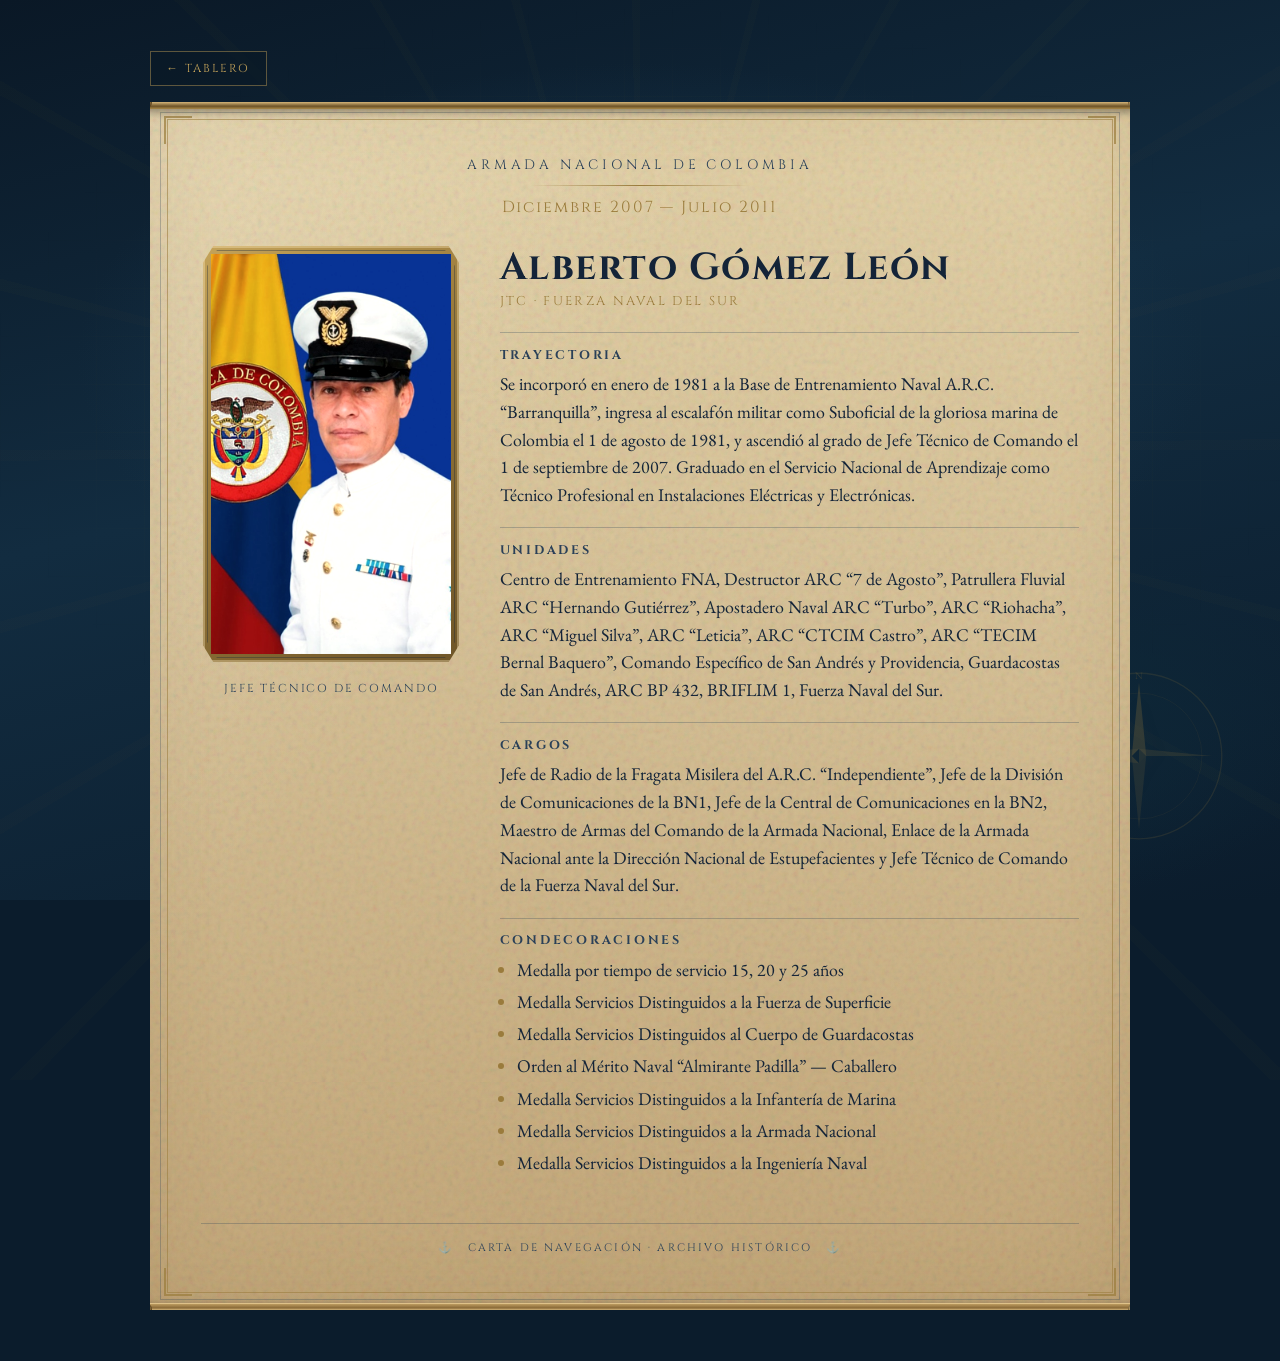
==== alberto-gomez-leon.html @ 86234fd2 "Add files via upload" ====
<!DOCTYPE html>
<html lang="es">
<head>
  <meta charset="UTF-8" />
  <meta name="viewport" content="width=device-width, initial-scale=1.0" />
  <title>JTC Alberto Gómez León — Carta de Navegación</title>
  <link rel="preconnect" href="https://fonts.googleapis.com" />
  <link rel="preconnect" href="https://fonts.gstatic.com" crossorigin />
  <link href="https://fonts.googleapis.com/css2?family=Cinzel:wght@500;700&family=EB+Garamond:ital,wght@0,400;0,600;1,400&display=swap" rel="stylesheet" />
  <link rel="stylesheet" href="styles.css" />
</head>
<body class="view-carta is-loading">
  <div class="veil" aria-hidden="true">
    <p class="veil-text">Abriendo carta de navegación…</p>
  </div>

  <div class="ocean">
    <div class="chart-grid" aria-hidden="true"></div>
    <div class="rhumb-lines" aria-hidden="true"></div>
    <svg class="compass" viewBox="0 0 200 200" aria-hidden="true">
      <circle cx="100" cy="100" r="92" fill="none" stroke="currentColor" stroke-width="1.5" opacity=".35" />
      <circle cx="100" cy="100" r="70" fill="none" stroke="currentColor" stroke-width="0.8" opacity=".25" />
      <g class="compass-needles">
        <polygon points="100,18 108,100 100,92 92,100" fill="currentColor" opacity=".55" />
        <polygon points="100,182 108,100 100,108 92,100" fill="currentColor" opacity=".3" />
        <polygon points="18,100 100,92 92,100 100,108" fill="currentColor" opacity=".35" />
        <polygon points="182,100 100,92 100,108 108,100" fill="currentColor" opacity=".35" />
      </g>
      <text x="100" y="14" text-anchor="middle" font-size="11" fill="currentColor" opacity=".5">N</text>
    </svg>
  </div>

  <main class="stage">
    <a class="btn-back" href="index.html">← Tablero</a>

    <article class="parchment" aria-labelledby="nombre">
      <div class="scroll-rod scroll-rod-top" aria-hidden="true"></div>
      <div class="scroll-rod scroll-rod-bottom" aria-hidden="true"></div>
      <div class="parchment-edge" aria-hidden="true"></div>
      <div class="corner corner-tl" aria-hidden="true"></div>
      <div class="corner corner-tr" aria-hidden="true"></div>
      <div class="corner corner-bl" aria-hidden="true"></div>
      <div class="corner corner-br" aria-hidden="true"></div>

      <header class="carta-header reveal" style="--d: 0.55s">
        <p class="carta-label">Armada Nacional de Colombia</p>
        <div class="seal-line" aria-hidden="true"></div>
        <p class="periodo">Diciembre 2007 — Julio 2011</p>
      </header>

      <div class="carta-body">
        <figure class="retrato reveal" style="--d: 0.85s">
          <div class="retrato-ring">
            <img
              src="img/alberto-gomez-leon.png"
              alt="Retrato oficial del JTC Alberto Gómez León con uniforme de gala de la Armada Nacional"
              width="320"
              height="400"
            />
          </div>
          <figcaption class="rango">Jefe Técnico de Comando</figcaption>
        </figure>

        <div class="info">
          <h1 id="nombre" class="reveal-name" style="--d: 1.05s">Alberto Gómez León</h1>
          <p class="subtitulo reveal" style="--d: 1.2s">JTC · Fuerza Naval del Sur</p>

          <section class="bloque reveal" style="--d: 1.35s">
            <h2>Trayectoria</h2>
            <p>
              Se incorporó en enero de 1981 a la Base de Entrenamiento Naval A.R.C. “Barranquilla”,
              ingresa al escalafón militar como Suboficial de la gloriosa marina de Colombia el
              1 de agosto de 1981, y ascendió al grado de Jefe Técnico de Comando el
              1 de septiembre de 2007. Graduado en el Servicio Nacional de Aprendizaje como
              Técnico Profesional en Instalaciones Eléctricas y Electrónicas.
            </p>
          </section>

          <section class="bloque reveal" style="--d: 1.55s">
            <h2>Unidades</h2>
            <p>
              Centro de Entrenamiento FNA, Destructor ARC “7 de Agosto”, Patrullera Fluvial
              ARC “Hernando Gutiérrez”, Apostadero Naval ARC “Turbo”, ARC “Riohacha”,
              ARC “Miguel Silva”, ARC “Leticia”, ARC “CTCIM Castro”, ARC “TECIM Bernal Baquero”,
              Comando Específico de San Andrés y Providencia, Guardacostas de San Andrés,
              ARC BP 432, BRIFLIM 1, Fuerza Naval del Sur.
            </p>
          </section>

          <section class="bloque reveal" style="--d: 1.75s">
            <h2>Cargos</h2>
            <p>
              Jefe de Radio de la Fragata Misilera del A.R.C. “Independiente”, Jefe de la
              División de Comunicaciones de la BN1, Jefe de la Central de Comunicaciones en la BN2,
              Maestro de Armas del Comando de la Armada Nacional, Enlace de la Armada Nacional
              ante la Dirección Nacional de Estupefacientes y Jefe Técnico de Comando de la
              Fuerza Naval del Sur.
            </p>
          </section>

          <section class="bloque condecoraciones reveal" style="--d: 1.95s">
            <h2>Condecoraciones</h2>
            <ul>
              <li>Medalla por tiempo de servicio 15, 20 y 25 años</li>
              <li>Medalla Servicios Distinguidos a la Fuerza de Superficie</li>
              <li>Medalla Servicios Distinguidos al Cuerpo de Guardacostas</li>
              <li>Orden al Mérito Naval “Almirante Padilla” — Caballero</li>
              <li>Medalla Servicios Distinguidos a la Infantería de Marina</li>
              <li>Medalla Servicios Distinguidos a la Armada Nacional</li>
              <li>Medalla Servicios Distinguidos a la Ingeniería Naval</li>
            </ul>
          </section>
        </div>
      </div>

      <footer class="carta-footer reveal" style="--d: 2.15s">
        <span class="anchor-mark" aria-hidden="true">⚓</span>
        <span>Carta de navegación · Archivo histórico</span>
        <span class="anchor-mark" aria-hidden="true">⚓</span>
      </footer>
    </article>
  </main>

  <script src="carta.js"></script>
</body>
</html>
---- styles.css ----
:root {
  --ink: #142438;
  --ink-soft: #2a4058;
  --sea: #0b1c2c;
  --sea-mid: #16324a;
  --brass: #9a7b3c;
  --brass-bright: #c4a35a;
  --parchment: #d9c49a;
  --parchment-deep: #c4a87a;
  --parchment-edge: #a8895c;
  --rule: rgba(42, 64, 88, 0.28);
  --shadow: rgba(8, 16, 28, 0.55);
  --font-display: "Cinzel", serif;
  --font-body: "EB Garamond", serif;
}

*,
*::before,
*::after {
  box-sizing: border-box;
}

html {
  scroll-behavior: smooth;
}

body {
  margin: 0;
  min-height: 100vh;
  font-family: var(--font-body);
  color: var(--ink);
  background: var(--sea);
  overflow-x: hidden;
}

/* ——— Velo de apertura (solo al abrir carta) ——— */
.veil {
  position: fixed;
  inset: 0;
  z-index: 40;
  display: grid;
  place-items: center;
  background:
    radial-gradient(ellipse at center, #1a3348 0%, #070f18 70%);
  pointer-events: none;
  opacity: 0;
  visibility: hidden;
  transition: opacity 0.55s ease, visibility 0.55s;
}

.veil-text {
  margin: 0;
  font-family: var(--font-display);
  font-size: clamp(0.75rem, 2vw, 0.95rem);
  letter-spacing: 0.35em;
  text-transform: uppercase;
  color: var(--brass-bright);
  opacity: 0.85;
  animation: veil-pulse 1.4s ease-in-out infinite;
}

body.view-carta.is-loading .veil {
  opacity: 1;
  visibility: visible;
}

body.view-carta.is-open .veil {
  opacity: 0;
  visibility: hidden;
  transition-delay: 0.15s;
}

@keyframes veil-pulse {
  0%, 100% { opacity: 0.45; letter-spacing: 0.3em; }
  50% { opacity: 0.95; letter-spacing: 0.4em; }
}

/* ——— Fondo oceánico / carta náutica ——— */
.ocean {
  position: fixed;
  inset: 0;
  z-index: 0;
  background:
    radial-gradient(ellipse 80% 60% at 50% 40%, #1a3a52 0%, transparent 55%),
    radial-gradient(ellipse 50% 40% at 80% 80%, #0e2838 0%, transparent 50%),
    linear-gradient(165deg, #0a1826 0%, #122c40 45%, #0b1c2c 100%);
  pointer-events: none;
  opacity: 0;
  transform: scale(1.06);
  transition: opacity 1.1s ease, transform 1.6s cubic-bezier(0.22, 1, 0.36, 1);
}

body.atlas-ready .ocean,
body.view-carta .ocean {
  opacity: 1;
  transform: scale(1);
}

.chart-grid {
  position: absolute;
  inset: 0;
  background-image:
    linear-gradient(rgba(154, 123, 60, 0.07) 1px, transparent 1px),
    linear-gradient(90deg, rgba(154, 123, 60, 0.07) 1px, transparent 1px);
  background-size: 48px 48px;
  mask-image: radial-gradient(ellipse 70% 60% at 50% 45%, black 20%, transparent 75%);
  opacity: 0;
}

body.atlas-ready .chart-grid,
body.view-carta.is-open .chart-grid {
  animation:
    grid-fade 1.4s 0.2s both,
    grid-drift 28s 1s linear infinite;
}

.rhumb-lines {
  position: absolute;
  inset: -20%;
  background:
    repeating-conic-gradient(
      from 0deg at 50% 50%,
      transparent 0deg 14deg,
      rgba(154, 123, 60, 0.045) 14deg 15deg
    );
  opacity: 0;
}

body.atlas-ready .rhumb-lines,
body.view-carta.is-open .rhumb-lines {
  animation:
    rhumb-in 1.6s 0.3s both,
    rhumb-spin 90s 1.4s linear infinite;
}

.compass {
  position: absolute;
  right: 4vw;
  bottom: 6vh;
  width: min(180px, 22vw);
  color: var(--brass);
  opacity: 0;
  filter: drop-shadow(0 0 12px rgba(154, 123, 60, 0.15));
}

body.atlas-ready .compass,
body.view-carta.is-open .compass {
  animation:
    compass-in 1.2s 0.5s both,
    compass-turn 60s 1.6s linear infinite;
}

@keyframes grid-fade {
  from { opacity: 0; }
  to { opacity: 1; }
}

@keyframes grid-drift {
  from { background-position: 0 0; }
  to { background-position: 48px 48px; }
}

@keyframes rhumb-in {
  from { opacity: 0; transform: scale(0.7) rotate(-20deg); }
  to { opacity: 0.7; transform: scale(1) rotate(0deg); }
}

@keyframes rhumb-spin {
  from { transform: rotate(0deg); }
  to { transform: rotate(360deg); }
}

@keyframes compass-in {
  from { opacity: 0; transform: scale(0.4) rotate(-90deg); }
  to { opacity: 0.45; transform: scale(1) rotate(0deg); }
}

@keyframes compass-turn {
  from { transform: rotate(0deg); }
  to { transform: rotate(360deg); }
}

/* ——— Atlas ——— */
.atlas {
  position: relative;
  z-index: 1;
  width: min(920px, 100%);
  margin: 0 auto;
  padding: clamp(2rem, 5vw, 4rem) clamp(1rem, 3vw, 2rem) 4rem;
}

.atlas-header {
  text-align: center;
  margin-bottom: 2.5rem;
  color: #d8c9a4;
  opacity: 0;
  transform: translateY(18px);
}

body.atlas-ready .atlas-header {
  animation: fade-rise 0.9s 0.15s both;
}

.atlas-title {
  margin: 0.35rem 0 0.4rem;
  font-family: var(--font-display);
  font-size: clamp(1.6rem, 4vw, 2.4rem);
  letter-spacing: 0.06em;
  color: #e8d7ad;
}

.atlas-sub {
  margin: 0;
  font-family: var(--font-display);
  font-size: 0.78rem;
  letter-spacing: 0.2em;
  text-transform: uppercase;
  color: var(--brass-bright);
  opacity: 0.85;
}

.atlas-seal {
  width: min(220px, 50%);
  margin: 0.75rem auto;
  opacity: 1;
  background: linear-gradient(90deg, transparent, var(--brass-bright), transparent);
}

body.atlas-ready .atlas-seal {
  animation: line-draw 1s 0.35s both;
}

.atlas-grid {
  display: grid;
  grid-template-columns: repeat(auto-fit, minmax(240px, 1fr));
  gap: 1.5rem;
}

.atlas-card {
  appearance: none;
  border: 0;
  cursor: pointer;
  text-align: center;
  text-decoration: none;
  display: block;
  padding: 1.15rem 1rem 1.35rem;
  background:
    linear-gradient(160deg, rgba(228, 210, 168, 0.14), rgba(20, 40, 58, 0.35));
  box-shadow:
    inset 0 0 0 1px rgba(196, 163, 90, 0.45),
    0 16px 36px rgba(0, 0, 0, 0.35);
  color: #e8d7ad;
  transition: transform 0.35s ease, box-shadow 0.35s ease, background 0.35s ease;
  opacity: 0;
  transform: translateY(24px);
}

body.atlas-ready .atlas-card {
  animation: fade-rise 0.8s calc(0.35s + var(--i) * 0.15s) both;
}

.atlas-card:hover,
.atlas-card:focus-visible {
  transform: translateY(-6px);
  background:
    linear-gradient(160deg, rgba(228, 210, 168, 0.22), rgba(20, 40, 58, 0.4));
  box-shadow:
    inset 0 0 0 1px rgba(196, 163, 90, 0.7),
    0 22px 42px rgba(0, 0, 0, 0.45);
  outline: none;
}

.atlas-card-frame {
  display: block;
  margin: 0 auto 1rem;
  width: min(160px, 55%);
  padding: 6px;
  background: linear-gradient(145deg, var(--brass-bright), var(--brass) 45%, #6e5528);
  clip-path: polygon(5% 0, 95% 0, 100% 5%, 100% 95%, 95% 100%, 5% 100%, 0 95%, 0 5%);
}

.atlas-card-frame img {
  display: block;
  width: 100%;
  aspect-ratio: 4 / 5;
  object-fit: cover;
  object-position: center top;
  filter: sepia(0.15) contrast(1.05);
}

.atlas-card-meta {
  display: flex;
  flex-direction: column;
  gap: 0.3rem;
}

.atlas-card-rank {
  font-family: var(--font-display);
  font-size: 0.68rem;
  letter-spacing: 0.28em;
  color: var(--brass-bright);
}

.atlas-card-name {
  font-family: var(--font-display);
  font-size: 1.05rem;
  letter-spacing: 0.04em;
  line-height: 1.25;
}

.atlas-card-period {
  font-family: var(--font-body);
  font-size: 0.95rem;
  opacity: 0.8;
}

/* ——— Escenario ——— */
.stage {
  position: relative;
  z-index: 1;
  display: flex;
  flex-direction: column;
  align-items: center;
  padding: clamp(1.5rem, 4vw, 3.5rem) clamp(1rem, 3vw, 2rem);
  min-height: 100vh;
}

.btn-back {
  align-self: flex-start;
  margin: 0 0 1rem;
  margin-left: max(0px, calc((100% - min(980px, 100%)) / 2));
  appearance: none;
  border: 1px solid rgba(196, 163, 90, 0.45);
  background: rgba(10, 24, 38, 0.55);
  color: var(--brass-bright);
  font-family: var(--font-display);
  font-size: 0.72rem;
  letter-spacing: 0.18em;
  text-transform: uppercase;
  text-decoration: none;
  padding: 0.55rem 0.95rem;
  cursor: pointer;
  transition: background 0.25s ease, border-color 0.25s ease;
  opacity: 0;
  display: inline-block;
}

body.view-carta.is-open .btn-back {
  animation: fade-rise 0.6s 0.4s both;
}

.btn-back:hover,
.btn-back:focus-visible {
  background: rgba(20, 40, 58, 0.85);
  border-color: var(--brass-bright);
  outline: none;
}

/* ——— Papiro / pergamino ——— */
.parchment {
  position: relative;
  width: min(980px, 100%);
  padding: clamp(2.2rem, 4.5vw, 3.4rem) clamp(1.5rem, 4vw, 3.25rem);
  background:
    linear-gradient(125deg, rgba(255, 248, 230, 0.22) 0%, transparent 35%),
    linear-gradient(to bottom, #e4d2a8 0%, var(--parchment) 40%, var(--parchment-deep) 100%);
  box-shadow:
    0 0 0 1px rgba(168, 137, 92, 0.5),
    0 0 0 6px rgba(196, 168, 122, 0.25),
    0 28px 60px var(--shadow),
    inset 0 0 80px rgba(120, 90, 50, 0.12);
  border-radius: 2px 3px 2px 4px;
  isolation: isolate;
  transform-origin: top center;
  clip-path: inset(0 0 100% 0);
  opacity: 0;
}

body.view-carta.is-open .parchment {
  animation: unroll-scroll 1.35s 0.25s cubic-bezier(0.22, 1, 0.36, 1) both;
}

.parchment::before {
  content: "";
  position: absolute;
  inset: 0;
  z-index: 0;
  pointer-events: none;
  opacity: 0.35;
  background-image: url("data:image/svg+xml,%3Csvg viewBox='0 0 200 200' xmlns='http://www.w3.org/2000/svg'%3E%3Cfilter id='n'%3E%3CfeTurbulence type='fractalNoise' baseFrequency='0.85' numOctaves='4' stitchTiles='stitch'/%3E%3C/filter%3E%3Crect width='100%25' height='100%25' filter='url(%23n)' opacity='0.55'/%3E%3C/svg%3E");
  mix-blend-mode: multiply;
}

/* Barras del rollo */
.scroll-rod {
  position: absolute;
  left: -10px;
  right: -10px;
  height: 14px;
  z-index: 5;
  border-radius: 8px;
  background:
    linear-gradient(
      180deg,
      #c9a86a 0%,
      #8a6a38 35%,
      #d4b57a 50%,
      #6e5328 80%,
      #a88848 100%
    );
  box-shadow:
    0 3px 8px rgba(0, 0, 0, 0.35),
    inset 0 1px 0 rgba(255, 230, 180, 0.45);
  opacity: 0;
}

.scroll-rod::before,
.scroll-rod::after {
  content: "";
  position: absolute;
  top: 50%;
  width: 18px;
  height: 18px;
  border-radius: 50%;
  background: radial-gradient(circle at 35% 35%, #e0c88a, #7a5c2e 70%);
  transform: translateY(-50%);
  box-shadow: inset 0 0 0 1px rgba(40, 28, 10, 0.35);
}

.scroll-rod::before { left: -6px; }
.scroll-rod::after { right: -6px; }

.scroll-rod-top { top: -7px; }
.scroll-rod-bottom { bottom: -7px; }

body.view-carta.is-open .scroll-rod-top {
  animation: rod-drop 0.7s 0.2s both;
}

body.view-carta.is-open .scroll-rod-bottom {
  animation: rod-drop 0.7s 1.1s both;
}

@keyframes rod-drop {
  from {
    opacity: 0;
    transform: scaleX(0.4);
  }
  to {
    opacity: 1;
    transform: scaleX(1);
  }
}

@keyframes unroll-scroll {
  0% {
    opacity: 0;
    clip-path: inset(0 0 100% 0);
    transform: translateY(-18px) scaleY(0.15);
    filter: brightness(0.85);
  }
  35% {
    opacity: 1;
    filter: brightness(1.05);
  }
  100% {
    opacity: 1;
    clip-path: inset(0 0 0 0);
    transform: translateY(0) scaleY(1);
    filter: brightness(1);
  }
}

.parchment-edge {
  position: absolute;
  inset: 10px;
  border: 1px solid var(--rule);
  pointer-events: none;
  z-index: 1;
  opacity: 0;
}

body.view-carta.is-open .parchment-edge {
  animation: fade-in 0.8s 0.9s both;
}

.parchment-edge::before,
.parchment-edge::after {
  content: "";
  position: absolute;
  inset: 6px;
  border: 1px solid rgba(154, 123, 60, 0.35);
  pointer-events: none;
}

.corner {
  position: absolute;
  width: 28px;
  height: 28px;
  z-index: 2;
  border-color: var(--brass);
  border-style: solid;
  opacity: 0;
}

.corner-tl { top: 14px; left: 14px; border-width: 2px 0 0 2px; }
.corner-tr { top: 14px; right: 14px; border-width: 2px 2px 0 0; }
.corner-bl { bottom: 14px; left: 14px; border-width: 0 0 2px 2px; }
.corner-br { bottom: 14px; right: 14px; border-width: 0 2px 2px 0; }

body.view-carta.is-open .corner-tl { animation: corner-draw 0.55s 0.95s both; }
body.view-carta.is-open .corner-tr { animation: corner-draw 0.55s 1.05s both; }
body.view-carta.is-open .corner-bl { animation: corner-draw 0.55s 1.15s both; }
body.view-carta.is-open .corner-br { animation: corner-draw 0.55s 1.25s both; }

@keyframes corner-draw {
  from {
    opacity: 0;
    transform: scale(0.4);
  }
  to {
    opacity: 0.7;
    transform: scale(1);
  }
}

@keyframes fade-in {
  from { opacity: 0; }
  to { opacity: 1; }
}

/* ——— Contenido en cascada ——— */
.carta-header,
.carta-body,
.carta-footer {
  position: relative;
  z-index: 2;
}

.carta-header {
  text-align: center;
  margin-bottom: 1.75rem;
}

.reveal,
.reveal-name {
  opacity: 0;
  transform: translateY(22px);
}

body.view-carta.is-open .reveal {
  animation: fade-rise 0.85s var(--d, 0s) cubic-bezier(0.22, 1, 0.36, 1) both;
}

body.view-carta.is-open .reveal-name {
  animation: name-reveal 1s var(--d, 0s) cubic-bezier(0.22, 1, 0.36, 1) both;
}

.carta-label {
  margin: 0;
  font-family: var(--font-display);
  font-size: clamp(0.7rem, 1.5vw, 0.85rem);
  letter-spacing: 0.28em;
  text-transform: uppercase;
  color: var(--ink-soft);
}

.seal-line {
  width: 0;
  height: 1px;
  margin: 0.65rem auto;
  background: linear-gradient(90deg, transparent, var(--brass), transparent);
}

body.view-carta.is-open .seal-line {
  animation: line-draw 0.9s 0.75s cubic-bezier(0.22, 1, 0.36, 1) both;
}

@keyframes line-draw {
  from { width: 0; opacity: 0; }
  to { width: min(220px, 50%); opacity: 1; }
}

.periodo {
  margin: 0;
  font-family: var(--font-display);
  font-size: clamp(0.85rem, 2vw, 1rem);
  letter-spacing: 0.12em;
  color: var(--brass);
}

/* ——— Cuerpo ——— */
.carta-body {
  display: grid;
  grid-template-columns: minmax(180px, 260px) 1fr;
  gap: clamp(1.25rem, 3vw, 2.5rem);
  align-items: start;
}

.retrato {
  margin: 0;
  text-align: center;
}

.retrato-ring {
  position: relative;
  display: inline-block;
  padding: 8px;
  background:
    linear-gradient(145deg, var(--brass-bright), var(--brass) 40%, #6e5528 100%);
  box-shadow:
    0 10px 24px rgba(40, 28, 12, 0.35),
    inset 0 0 0 2px rgba(255, 236, 190, 0.35);
  clip-path: polygon(
    4% 0%, 96% 0%, 100% 4%, 100% 96%, 96% 100%, 4% 100%, 0% 96%, 0% 4%
  );
  transform: scale(0.88) rotate(-2deg);
}

body.view-carta.is-open .retrato .retrato-ring {
  animation: portrait-settle 1.1s 0.95s cubic-bezier(0.22, 1, 0.36, 1) both;
}

@keyframes portrait-settle {
  0% {
    transform: scale(0.75) rotate(-6deg);
    filter: brightness(0.7) sepia(0.4);
  }
  60% {
    transform: scale(1.04) rotate(1deg);
    filter: brightness(1.08) sepia(0.1);
  }
  100% {
    transform: scale(1) rotate(0deg);
    filter: brightness(1) sepia(0);
  }
}

.retrato-ring::after {
  content: "";
  position: absolute;
  inset: 4px;
  border: 1px solid rgba(20, 36, 56, 0.35);
  pointer-events: none;
  clip-path: inherit;
}

.retrato img {
  display: block;
  width: 100%;
  max-width: 240px;
  aspect-ratio: 4 / 5;
  object-fit: cover;
  object-position: center top;
  filter: sepia(0.18) contrast(1.05);
}

.rango {
  margin-top: 0.85rem;
  font-family: var(--font-display);
  font-size: 0.72rem;
  letter-spacing: 0.16em;
  text-transform: uppercase;
  color: var(--ink-soft);
}

.info h1 {
  margin: 0 0 0.25rem;
  font-family: var(--font-display);
  font-weight: 700;
  font-size: clamp(1.55rem, 3.5vw, 2.35rem);
  line-height: 1.15;
  letter-spacing: 0.04em;
  color: var(--ink);
  text-wrap: balance;
}

@keyframes name-reveal {
  from {
    opacity: 0;
    transform: translateY(18px);
    letter-spacing: 0.28em;
    filter: blur(4px);
  }
  to {
    opacity: 1;
    transform: translateY(0);
    letter-spacing: 0.04em;
    filter: blur(0);
  }
}

.subtitulo {
  margin: 0 0 1.35rem;
  font-family: var(--font-display);
  font-size: 0.8rem;
  letter-spacing: 0.18em;
  text-transform: uppercase;
  color: var(--brass);
}

.bloque {
  margin-bottom: 1.15rem;
  padding-top: 0.85rem;
  border-top: 1px solid var(--rule);
}

.bloque h2 {
  margin: 0 0 0.4rem;
  font-family: var(--font-display);
  font-size: 0.78rem;
  font-weight: 700;
  letter-spacing: 0.22em;
  text-transform: uppercase;
  color: var(--ink-soft);
}

.bloque p,
.bloque li {
  margin: 0;
  font-size: clamp(1rem, 2vw, 1.12rem);
  line-height: 1.55;
  color: var(--ink);
}

.condecoraciones ul {
  margin: 0;
  padding-left: 1.1rem;
}

.condecoraciones li {
  margin-bottom: 0.28rem;
  opacity: 0;
}

body.view-carta.is-open .condecoraciones li {
  animation: fade-rise 0.55s both;
}

body.view-carta.is-open .condecoraciones li:nth-child(1) { animation-delay: 2.05s; }
body.view-carta.is-open .condecoraciones li:nth-child(2) { animation-delay: 2.15s; }
body.view-carta.is-open .condecoraciones li:nth-child(3) { animation-delay: 2.25s; }
body.view-carta.is-open .condecoraciones li:nth-child(4) { animation-delay: 2.35s; }
body.view-carta.is-open .condecoraciones li:nth-child(5) { animation-delay: 2.45s; }
body.view-carta.is-open .condecoraciones li:nth-child(6) { animation-delay: 2.55s; }
body.view-carta.is-open .condecoraciones li:nth-child(7) { animation-delay: 2.65s; }
body.view-carta.is-open .condecoraciones li:nth-child(8) { animation-delay: 2.75s; }
body.view-carta.is-open .condecoraciones li:nth-child(9) { animation-delay: 2.85s; }
body.view-carta.is-open .condecoraciones li:nth-child(10) { animation-delay: 2.95s; }
body.view-carta.is-open .condecoraciones li:nth-child(11) { animation-delay: 3.05s; }
body.view-carta.is-open .condecoraciones li:nth-child(12) { animation-delay: 3.15s; }
body.view-carta.is-open .condecoraciones li:nth-child(13) { animation-delay: 3.25s; }
body.view-carta.is-open .condecoraciones li:nth-child(14) { animation-delay: 3.35s; }
body.view-carta.is-open .condecoraciones li:nth-child(15) { animation-delay: 3.45s; }
body.view-carta.is-open .condecoraciones li:nth-child(16) { animation-delay: 3.55s; }
body.view-carta.is-open .condecoraciones li:nth-child(17) { animation-delay: 3.65s; }

.condecoraciones li::marker {
  color: var(--brass);
}

@keyframes fade-rise {
  from {
    opacity: 0;
    transform: translateY(16px);
  }
  to {
    opacity: 1;
    transform: translateY(0);
  }
}

/* ——— Pie ——— */
.carta-footer {
  display: flex;
  align-items: center;
  justify-content: center;
  gap: 0.85rem;
  margin-top: 1.75rem;
  padding-top: 1rem;
  border-top: 1px solid var(--rule);
  font-family: var(--font-display);
  font-size: 0.68rem;
  letter-spacing: 0.2em;
  text-transform: uppercase;
  color: var(--ink-soft);
}

.anchor-mark {
  opacity: 0.55;
}

body.view-carta.is-open .anchor-mark {
  animation: bob 3.5s 2.4s ease-in-out infinite;
}

body.view-carta.is-open .anchor-mark:last-child {
  animation-delay: 4.15s;
}

@keyframes bob {
  0%, 100% { transform: translateY(0); }
  50% { transform: translateY(-3px); }
}

/* ——— Responsive ——— */
@media (max-width: 720px) {
  .carta-body {
    grid-template-columns: 1fr;
    justify-items: center;
    text-align: center;
  }

  .info {
    text-align: left;
    width: 100%;
  }

  .info h1,
  .subtitulo {
    text-align: center;
  }

  .condecoraciones ul {
    text-align: left;
  }

  .compass {
    right: -2vw;
    bottom: 2vh;
  }

  body.atlas-ready .compass,
  body.view-carta.is-open .compass {
    animation:
      compass-in-soft 1.2s 0.5s both,
      compass-turn 60s 1.6s linear infinite;
  }

  @keyframes compass-in-soft {
    from { opacity: 0; transform: scale(0.4) rotate(-90deg); }
    to { opacity: 0.22; transform: scale(1) rotate(0deg); }
  }
}

@media (prefers-reduced-motion: reduce) {
  .veil,
  .ocean,
  .parchment,
  .reveal,
  .reveal-name,
  .scroll-rod,
  .corner,
  .parchment-edge,
  .seal-line,
  .chart-grid,
  .rhumb-lines,
  .compass,
  .retrato-ring,
  .condecoraciones li,
  .anchor-mark,
  .atlas-header,
  .atlas-card,
  .btn-back {
    animation: none !important;
    transition: none !important;
    opacity: 1 !important;
    transform: none !important;
    clip-path: none !important;
    visibility: visible !important;
    filter: none !important;
  }

  .veil {
    display: none;
  }

  .seal-line,
  .atlas-seal {
    width: min(220px, 50%);
  }
}
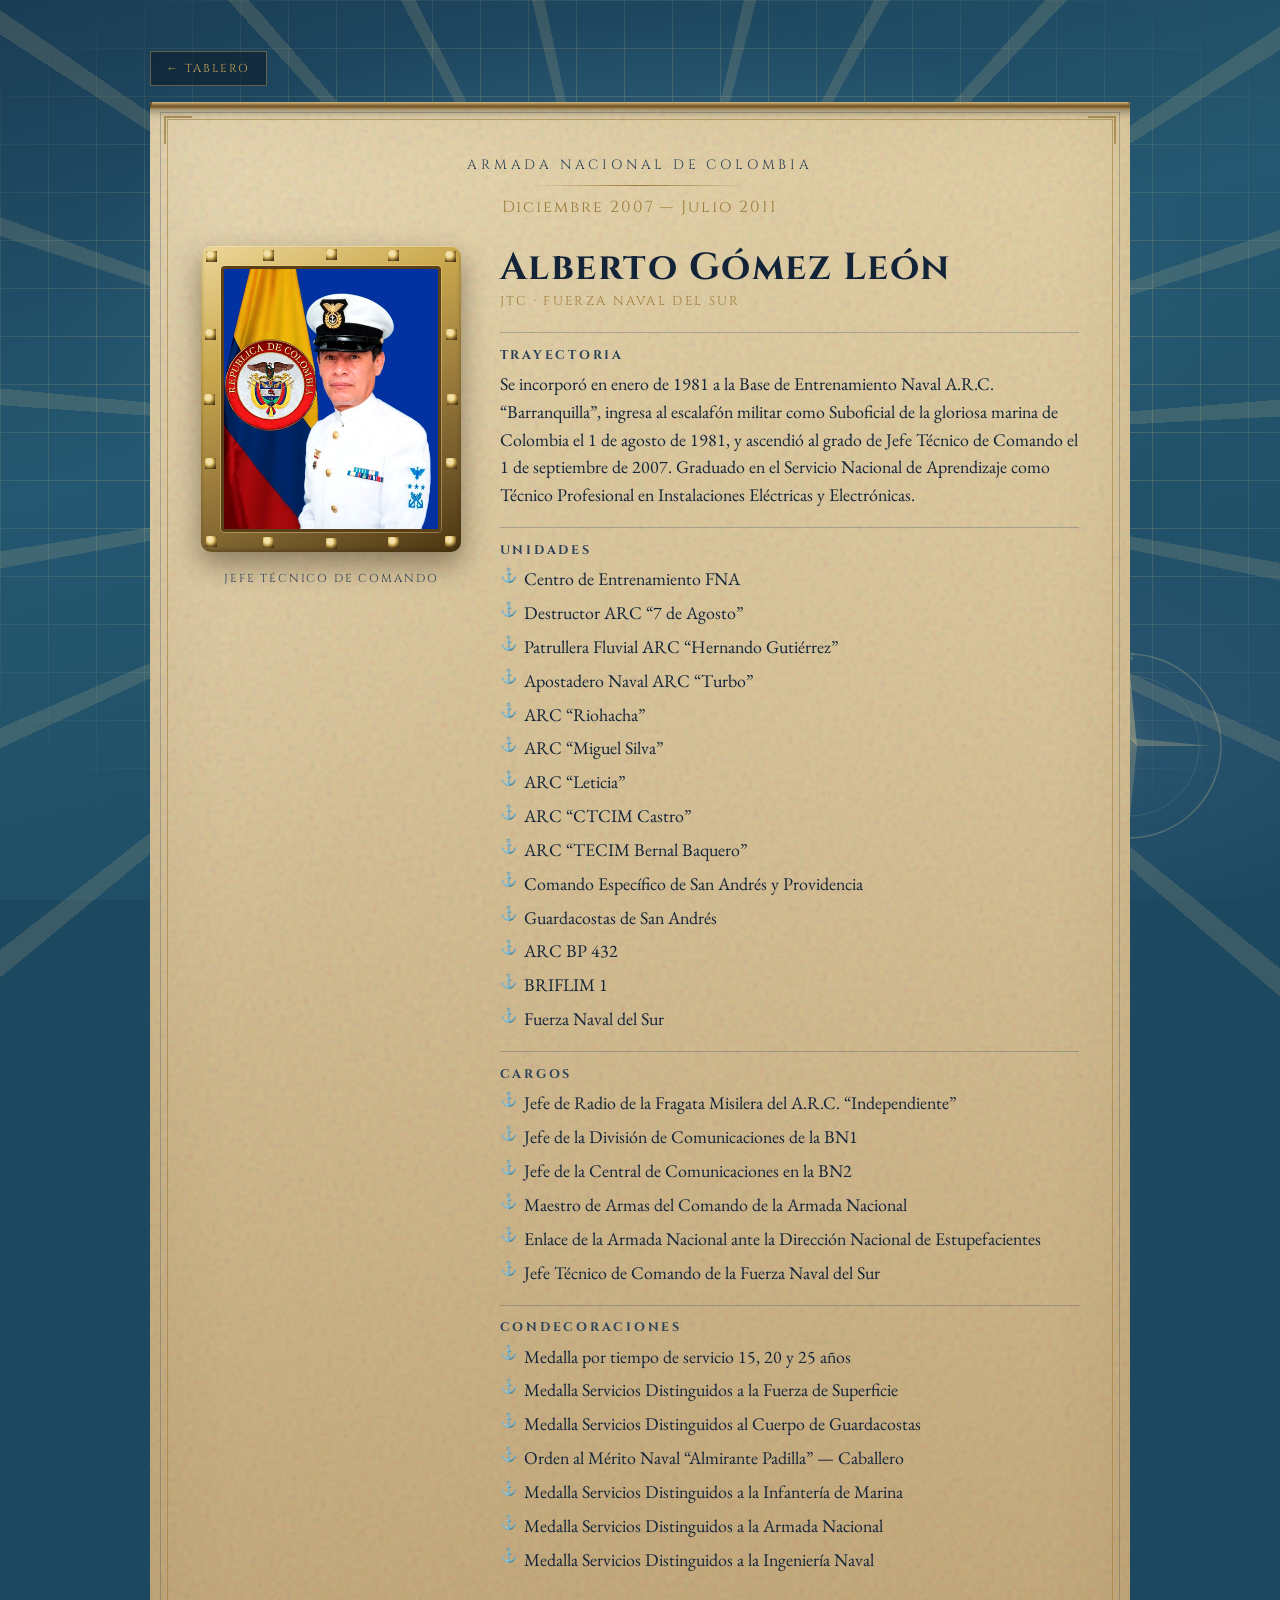
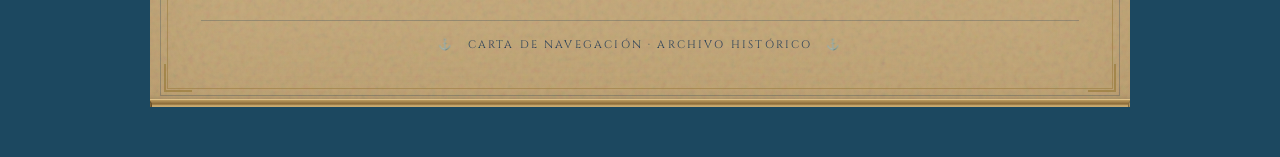
==== commit a349e0ec: "Add files via upload" ====
--- a/alberto-gomez-leon.html
+++ b/alberto-gomez-leon.html
@@ -78,24 +78,34 @@
 
           <section class="bloque reveal" style="--d: 1.55s">
             <h2>Unidades</h2>
-            <p>
-              Centro de Entrenamiento FNA, Destructor ARC “7 de Agosto”, Patrullera Fluvial
-              ARC “Hernando Gutiérrez”, Apostadero Naval ARC “Turbo”, ARC “Riohacha”,
-              ARC “Miguel Silva”, ARC “Leticia”, ARC “CTCIM Castro”, ARC “TECIM Bernal Baquero”,
-              Comando Específico de San Andrés y Providencia, Guardacostas de San Andrés,
-              ARC BP 432, BRIFLIM 1, Fuerza Naval del Sur.
-            </p>
+            <ul>
+              <li>Centro de Entrenamiento FNA</li>
+              <li>Destructor ARC “7 de Agosto”</li>
+              <li>Patrullera Fluvial ARC “Hernando Gutiérrez”</li>
+              <li>Apostadero Naval ARC “Turbo”</li>
+              <li>ARC “Riohacha”</li>
+              <li>ARC “Miguel Silva”</li>
+              <li>ARC “Leticia”</li>
+              <li>ARC “CTCIM Castro”</li>
+              <li>ARC “TECIM Bernal Baquero”</li>
+              <li>Comando Específico de San Andrés y Providencia</li>
+              <li>Guardacostas de San Andrés</li>
+              <li>ARC BP 432</li>
+              <li>BRIFLIM 1</li>
+              <li>Fuerza Naval del Sur</li>
+            </ul>
           </section>
 
           <section class="bloque reveal" style="--d: 1.75s">
             <h2>Cargos</h2>
-            <p>
-              Jefe de Radio de la Fragata Misilera del A.R.C. “Independiente”, Jefe de la
-              División de Comunicaciones de la BN1, Jefe de la Central de Comunicaciones en la BN2,
-              Maestro de Armas del Comando de la Armada Nacional, Enlace de la Armada Nacional
-              ante la Dirección Nacional de Estupefacientes y Jefe Técnico de Comando de la
-              Fuerza Naval del Sur.
-            </p>
+            <ul>
+              <li>Jefe de Radio de la Fragata Misilera del A.R.C. “Independiente”</li>
+              <li>Jefe de la División de Comunicaciones de la BN1</li>
+              <li>Jefe de la Central de Comunicaciones en la BN2</li>
+              <li>Maestro de Armas del Comando de la Armada Nacional</li>
+              <li>Enlace de la Armada Nacional ante la Dirección Nacional de Estupefacientes</li>
+              <li>Jefe Técnico de Comando de la Fuerza Naval del Sur</li>
+            </ul>
           </section>
 
           <section class="bloque condecoraciones reveal" style="--d: 1.95s">
--- a/styles.css
+++ b/styles.css
@@ -1,8 +1,8 @@
-:root {
+﻿:root {
   --ink: #142438;
   --ink-soft: #2a4058;
-  --sea: #0b1c2c;
-  --sea-mid: #16324a;
+  --sea: #1c4860;
+  --sea-mid: #245870;
   --brass: #9a7b3c;
   --brass-bright: #c4a35a;
   --parchment: #d9c49a;
@@ -33,7 +33,7 @@
   overflow-x: hidden;
 }
 
-/* ——— Velo de apertura (solo al abrir carta) ——— */
+/* â€”â€”â€” Velo de apertura (solo al abrir carta) â€”â€”â€” */
 .veil {
   position: fixed;
   inset: 0;
@@ -81,9 +81,9 @@
   inset: 0;
   z-index: 0;
   background:
-    radial-gradient(ellipse 80% 60% at 50% 40%, #1a3a52 0%, transparent 55%),
-    radial-gradient(ellipse 50% 40% at 80% 80%, #0e2838 0%, transparent 50%),
-    linear-gradient(165deg, #0a1826 0%, #122c40 45%, #0b1c2c 100%);
+    radial-gradient(ellipse 75% 55% at 50% 35%, #3a6a88 0%, transparent 60%),
+    radial-gradient(ellipse 55% 45% at 85% 80%, #2a5470 0%, transparent 55%),
+    linear-gradient(165deg, #1a3d55 0%, #245870 40%, #1c4860 100%);
   pointer-events: none;
   opacity: 0;
   transform: scale(1.06);
@@ -100,10 +100,10 @@
   position: absolute;
   inset: 0;
   background-image:
-    linear-gradient(rgba(154, 123, 60, 0.07) 1px, transparent 1px),
-    linear-gradient(90deg, rgba(154, 123, 60, 0.07) 1px, transparent 1px);
+    linear-gradient(rgba(232, 208, 144, 0.28) 1px, transparent 1px),
+    linear-gradient(90deg, rgba(232, 208, 144, 0.28) 1px, transparent 1px);
   background-size: 48px 48px;
-  mask-image: radial-gradient(ellipse 70% 60% at 50% 45%, black 20%, transparent 75%);
+  mask-image: radial-gradient(ellipse 80% 70% at 50% 45%, black 30%, transparent 85%);
   opacity: 0;
 }
 
@@ -111,7 +111,7 @@
 body.view-carta.is-open .chart-grid {
   animation:
     grid-fade 1.4s 0.2s both,
-    grid-drift 28s 1s linear infinite;
+    grid-drift 22s 1s linear infinite;
 }
 
 .rhumb-lines {
@@ -120,8 +120,8 @@
   background:
     repeating-conic-gradient(
       from 0deg at 50% 50%,
-      transparent 0deg 14deg,
-      rgba(154, 123, 60, 0.045) 14deg 15deg
+      transparent 0deg 13deg,
+      rgba(232, 208, 144, 0.16) 13deg 14.5deg
     );
   opacity: 0;
 }
@@ -130,24 +130,24 @@
 body.view-carta.is-open .rhumb-lines {
   animation:
     rhumb-in 1.6s 0.3s both,
-    rhumb-spin 90s 1.4s linear infinite;
+    rhumb-spin 70s 1.4s linear infinite;
 }
 
 .compass {
   position: absolute;
   right: 4vw;
   bottom: 6vh;
-  width: min(180px, 22vw);
-  color: var(--brass);
-  opacity: 0;
-  filter: drop-shadow(0 0 12px rgba(154, 123, 60, 0.15));
+  width: min(200px, 26vw);
+  color: #e8d090;
+  opacity: 0;
+  filter: drop-shadow(0 0 10px rgba(232, 208, 144, 0.35));
 }
 
 body.atlas-ready .compass,
 body.view-carta.is-open .compass {
   animation:
     compass-in 1.2s 0.5s both,
-    compass-turn 60s 1.6s linear infinite;
+    compass-turn 50s 1.6s linear infinite;
 }
 
 @keyframes grid-fade {
@@ -162,7 +162,7 @@
 
 @keyframes rhumb-in {
   from { opacity: 0; transform: scale(0.7) rotate(-20deg); }
-  to { opacity: 0.7; transform: scale(1) rotate(0deg); }
+  to { opacity: 0.9; transform: scale(1) rotate(0deg); }
 }
 
 @keyframes rhumb-spin {
@@ -172,7 +172,7 @@
 
 @keyframes compass-in {
   from { opacity: 0; transform: scale(0.4) rotate(-90deg); }
-  to { opacity: 0.45; transform: scale(1) rotate(0deg); }
+  to { opacity: 0.7; transform: scale(1) rotate(0deg); }
 }
 
 @keyframes compass-turn {
@@ -180,7 +180,7 @@
   to { transform: rotate(360deg); }
 }
 
-/* ——— Atlas ——— */
+/* â€”â€”â€” Atlas â€”â€”â€” */
 .atlas {
   position: relative;
   z-index: 1;
@@ -271,21 +271,48 @@
 }
 
 .atlas-card-frame {
+  --bolt: radial-gradient(circle at 38% 32%, #f3e0a8 0 30%, #c4a35a 48%, #6e5528 72%, #3a2808 100%);
+  position: relative;
   display: block;
   margin: 0 auto 1rem;
-  width: min(160px, 55%);
-  padding: 6px;
-  background: linear-gradient(145deg, var(--brass-bright), var(--brass) 45%, #6e5528);
-  clip-path: polygon(5% 0, 95% 0, 100% 5%, 100% 95%, 95% 100%, 5% 100%, 0 95%, 0 5%);
+  width: min(168px, 58%);
+  padding: 16px;
+  border-radius: 8px;
+  background-color: #9a7b3c;
+  background-image:
+    var(--bolt), var(--bolt), var(--bolt), var(--bolt),
+    var(--bolt), var(--bolt), var(--bolt), var(--bolt),
+    var(--bolt), var(--bolt), var(--bolt), var(--bolt),
+    linear-gradient(155deg, #e8d090 0%, #c4a35a 35%, #8a6a32 70%, #5a4018 100%);
+  background-size:
+    9px 9px, 9px 9px, 9px 9px, 9px 9px,
+    9px 9px, 9px 9px, 9px 9px, 9px 9px,
+    9px 9px, 9px 9px, 9px 9px, 9px 9px,
+    auto;
+  background-position:
+    4px 4px, 50% 3px, calc(100% - 4px) 4px,
+    calc(100% - 3px) 50%,
+    calc(100% - 4px) calc(100% - 4px), 50% calc(100% - 3px), 4px calc(100% - 4px),
+    3px 50%,
+    4px 28%, 4px 72%,
+    calc(100% - 4px) 28%, calc(100% - 4px) 72%,
+    0 0;
+  background-repeat: no-repeat;
+  box-shadow:
+    0 8px 20px rgba(20, 14, 6, 0.4),
+    inset 0 1px 0 rgba(255, 240, 200, 0.45),
+    inset 0 -2px 3px rgba(40, 28, 10, 0.3);
 }
 
 .atlas-card-frame img {
   display: block;
   width: 100%;
-  aspect-ratio: 4 / 5;
-  object-fit: cover;
-  object-position: center top;
-  filter: sepia(0.15) contrast(1.05);
+  height: auto;
+  object-fit: contain;
+  border-radius: 3px;
+  border: 2px solid #5a4018;
+  box-shadow: inset 0 0 0 1px rgba(232, 208, 144, 0.35);
+  filter: sepia(0.1) contrast(1.04);
 }
 
 .atlas-card-meta {
@@ -314,7 +341,7 @@
   opacity: 0.8;
 }
 
-/* ——— Escenario ——— */
+/* â€”â€”â€” Escenario â€”â€”â€” */
 .stage {
   position: relative;
   z-index: 1;
@@ -356,7 +383,7 @@
   outline: none;
 }
 
-/* ——— Papiro / pergamino ——— */
+/* â€”â€”â€” Papiro / pergamino â€”â€”â€” */
 .parchment {
   position: relative;
   width: min(980px, 100%);
@@ -529,7 +556,7 @@
   to { opacity: 1; }
 }
 
-/* ——— Contenido en cascada ——— */
+/* â€”â€”â€” Contenido en cascada â€”â€”â€” */
 .carta-header,
 .carta-body,
 .carta-footer {
@@ -589,7 +616,7 @@
   color: var(--brass);
 }
 
-/* ——— Cuerpo ——— */
+/* â€”â€”â€” Cuerpo â€”â€”â€” */
 .carta-body {
   display: grid;
   grid-template-columns: minmax(180px, 260px) 1fr;
@@ -603,18 +630,36 @@
 }
 
 .retrato-ring {
+  --bolt: radial-gradient(circle at 38% 32%, #f3e0a8 0 28%, #c9a84e 46%, #6e5528 70%, #2e2008 100%);
   position: relative;
   display: inline-block;
-  padding: 8px;
-  background:
-    linear-gradient(145deg, var(--brass-bright), var(--brass) 40%, #6e5528 100%);
+  padding: 20px;
+  border-radius: 10px;
+  background-color: #9a7b3c;
+  background-image:
+    var(--bolt), var(--bolt), var(--bolt), var(--bolt), var(--bolt),
+    var(--bolt), var(--bolt), var(--bolt), var(--bolt), var(--bolt),
+    var(--bolt), var(--bolt), var(--bolt), var(--bolt), var(--bolt),
+    var(--bolt),
+    linear-gradient(155deg, #edd79a 0%, #c9a84e 30%, #9a7b3c 58%, #6e5528 82%, #4a3510 100%);
+  background-size:
+    11px 11px, 11px 11px, 11px 11px, 11px 11px, 11px 11px,
+    11px 11px, 11px 11px, 11px 11px, 11px 11px, 11px 11px,
+    11px 11px, 11px 11px, 11px 11px, 11px 11px, 11px 11px,
+    11px 11px,
+    auto;
+  background-position:
+    5px 5px, 25% 4px, 50% 3px, 75% 4px, calc(100% - 5px) 5px,
+    calc(100% - 4px) 28%, calc(100% - 3px) 50%, calc(100% - 4px) 72%,
+    calc(100% - 5px) calc(100% - 5px), 75% calc(100% - 4px), 50% calc(100% - 3px), 25% calc(100% - 4px), 5px calc(100% - 5px),
+    4px 72%, 3px 50%, 4px 28%,
+    0 0;
+  background-repeat: no-repeat;
   box-shadow:
-    0 10px 24px rgba(40, 28, 12, 0.35),
-    inset 0 0 0 2px rgba(255, 236, 190, 0.35);
-  clip-path: polygon(
-    4% 0%, 96% 0%, 100% 4%, 100% 96%, 96% 100%, 4% 100%, 0% 96%, 0% 4%
-  );
-  transform: scale(0.88) rotate(-2deg);
+    0 12px 28px rgba(30, 20, 8, 0.42),
+    inset 0 1px 0 rgba(255, 245, 210, 0.5),
+    inset 0 -2px 4px rgba(40, 28, 10, 0.35);
+  transform: scale(0.96);
 }
 
 body.view-carta.is-open .retrato .retrato-ring {
@@ -623,38 +668,37 @@
 
 @keyframes portrait-settle {
   0% {
-    transform: scale(0.75) rotate(-6deg);
-    filter: brightness(0.7) sepia(0.4);
+    transform: scale(0.85);
+    filter: brightness(0.75);
   }
   60% {
-    transform: scale(1.04) rotate(1deg);
-    filter: brightness(1.08) sepia(0.1);
+    transform: scale(1.02);
+    filter: brightness(1.05);
   }
   100% {
-    transform: scale(1) rotate(0deg);
-    filter: brightness(1) sepia(0);
-  }
-}
-
+    transform: scale(1);
+    filter: brightness(1);
+  }
+}
+
+.retrato-ring::before,
 .retrato-ring::after {
-  content: "";
-  position: absolute;
-  inset: 4px;
-  border: 1px solid rgba(20, 36, 56, 0.35);
-  pointer-events: none;
-  clip-path: inherit;
+  content: none;
 }
 
 .retrato img {
   display: block;
   width: 100%;
-  max-width: 240px;
-  aspect-ratio: 4 / 5;
-  object-fit: cover;
-  object-position: center top;
-  filter: sepia(0.18) contrast(1.05);
-}
-
+  max-width: 260px;
+  height: auto;
+  object-fit: contain;
+  border-radius: 4px;
+  border: 3px solid #5a4018;
+  box-shadow:
+    0 0 0 1px rgba(232, 208, 144, 0.4),
+    inset 0 0 12px rgba(0, 0, 0, 0.15);
+  filter: sepia(0.08) contrast(1.04);
+}
 .rango {
   margin-top: 0.85rem;
   font-family: var(--font-display);
@@ -723,13 +767,29 @@
   color: var(--ink);
 }
 
-.condecoraciones ul {
+.bloque ul {
   margin: 0;
-  padding-left: 1.1rem;
+  padding-left: 1.45rem;
+  list-style: none;
+}
+
+.bloque li {
+  position: relative;
+  margin-bottom: 0.38rem;
+  padding-left: 0.1rem;
+}
+
+.bloque li::before {
+  content: "⚓";
+  position: absolute;
+  left: -1.4rem;
+  top: 0.05em;
+  font-size: 0.78em;
+  line-height: 1.4;
+  color: var(--brass);
 }
 
 .condecoraciones li {
-  margin-bottom: 0.28rem;
   opacity: 0;
 }
 
@@ -755,10 +815,6 @@
 body.view-carta.is-open .condecoraciones li:nth-child(16) { animation-delay: 3.55s; }
 body.view-carta.is-open .condecoraciones li:nth-child(17) { animation-delay: 3.65s; }
 
-.condecoraciones li::marker {
-  color: var(--brass);
-}
-
 @keyframes fade-rise {
   from {
     opacity: 0;
@@ -770,7 +826,7 @@
   }
 }
 
-/* ——— Pie ——— */
+/* â€”â€”â€” Pie â€”â€”â€” */
 .carta-footer {
   display: flex;
   align-items: center;
@@ -803,7 +859,7 @@
   50% { transform: translateY(-3px); }
 }
 
-/* ——— Responsive ——— */
+/* â€”â€”â€” Responsive â€”â€”â€” */
 @media (max-width: 720px) {
   .carta-body {
     grid-template-columns: 1fr;
@@ -839,7 +895,7 @@
 
   @keyframes compass-in-soft {
     from { opacity: 0; transform: scale(0.4) rotate(-90deg); }
-    to { opacity: 0.22; transform: scale(1) rotate(0deg); }
+    to { opacity: 0.45; transform: scale(1) rotate(0deg); }
   }
 }
 
@@ -880,3 +936,4 @@
     width: min(220px, 50%);
   }
 }
+
